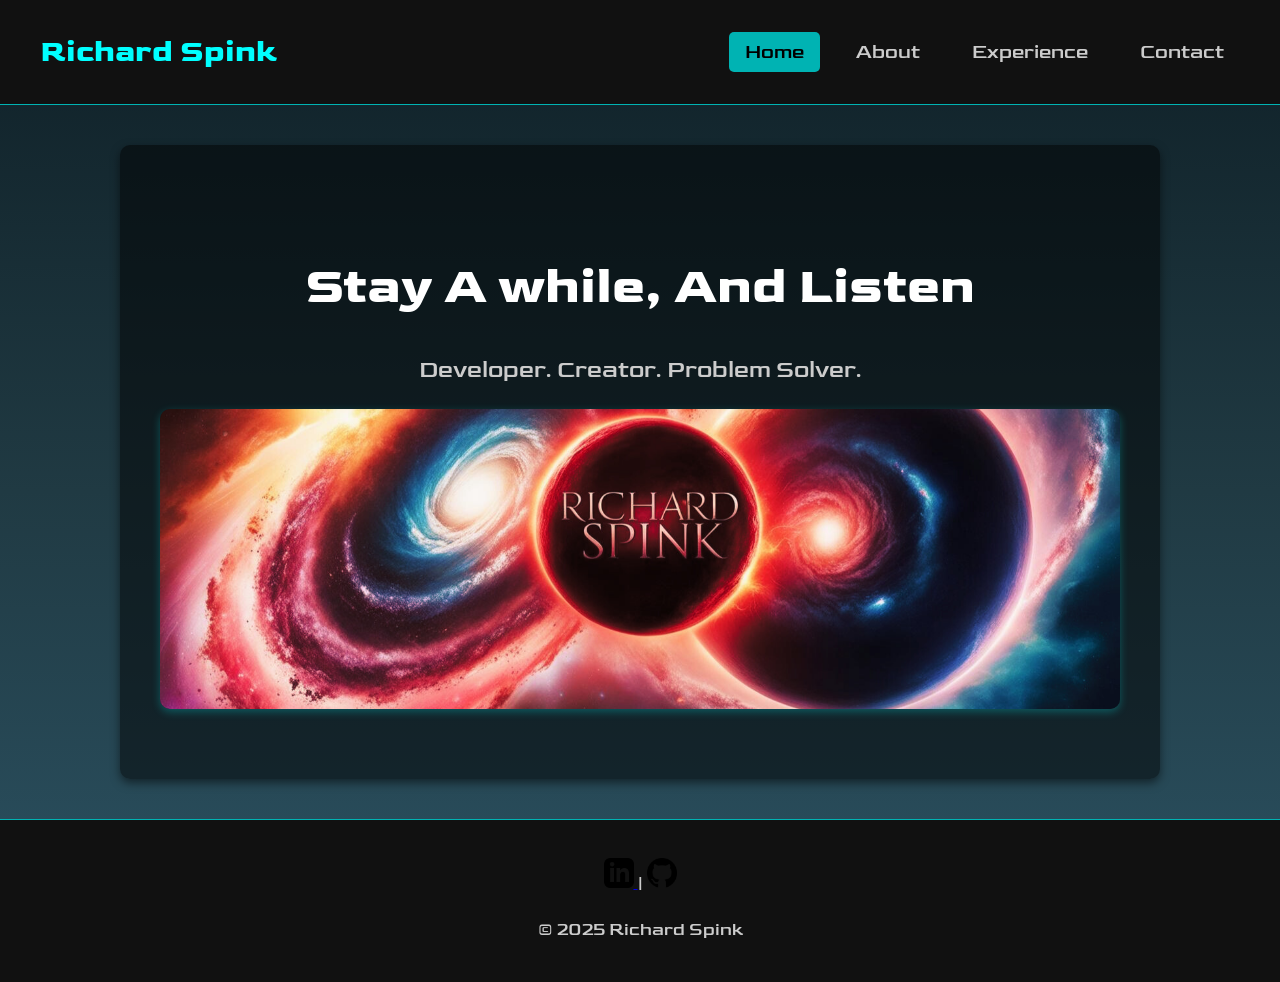
==== index.html @ c96e3ab8 "Add files via upload" ====
<!DOCTYPE html>
<html lang="en">
<head>
  <!-- Load Goldman font -->
  <link rel="preconnect" href="https://fonts.googleapis.com">
  <link rel="preconnect" href="https://fonts.gstatic.com" crossorigin>
  <link href="https://fonts.googleapis.com/css2?family=Goldman&display=swap" rel="stylesheet">




  <meta charset="UTF-8" />
  <meta name="viewport" content="width=device-width, initial-scale=1.0" />
  <title>Richards Portfolio</title>
  <link rel="stylesheet" href="css/styles.css" />

  <style>
    body {
      font-family: 'Goldman', 'Segoe UI', Tahoma, Geneva, Verdana, sans-serif !important;
    }
  </style>

</head>
<body>
  <header>
    
    <nav class="navbar">
  <div class="container">
    <div class="logo">Richard Spink</div>
    <ul class="nav-links">
      <li><a class="active" href="index.html">Home</a></li>
      <li><a href="about.html">About</a></li>
      
      <li><a href="experience.html">Experience</a></li>
      <li><a href="contact.html">Contact</a></li>
    </ul>
  </div>
</nav>

  </header>
  <main class="main-container">
    <section class="hero">
      <h1>Stay A while, And Listen</h1>
      <p class="tagline">Developer. Creator. Problem Solver.</p>
      <img src="Image/banner.png" alt="Banner" class="hero-image" />
    </section>
  </main>
  

  <footer>
    <p>
      <a href="https://www.linkedin.com/in/richardspink" target="_blank">
        <img src="Image/LinkedIn.png" alt="LinkedIn" width="30" />
      </a> |
      <a href="https://www.github.com/richardspink" target="_blank">
        <img src="Image/GitHub.png" alt="GitHub" width="30" />
      </a>
    </p>
    <p>&copy; 2025 Richard Spink</p>
  </footer>

</body>
</html>
---- css/styles.css ----
@import url('https://fonts.googleapis.com/css2?family=Goldman&display=swap');

body {
  font-size: 20px;
  font-family: 'Goldman', 'Segoe UI', Tahoma, Geneva, Verdana, sans-serif;
  background: linear-gradient(to bottom, #0f2027, #203a43, #2c5364);
  color: #fff;
  margin: 0;
  padding: 0;
  line-height: 1.6;
}






.navbar {
  

  background-color: #111;
  padding: 1rem 0;
  border-bottom: 1px solid #00b3b3;
}

.navbar .container {
  max-width: 1200px;
  margin: 0 auto;
  display: flex;
  justify-content: space-between;
  align-items: center;
  padding: 0 20px;
}

.logo {
  font-size: 1.5em;
  font-weight: bold;
  color: #00ffff;
}

.nav-links {
  list-style: none;
  display: flex;
  gap: 20px;
}

.nav-links li a {
  color: #ccc;
  text-decoration: none;
  padding: 8px 16px;
  border-radius: 5px;
  transition: background 0.3s, color 0.3s;
}

.nav-links li a:hover,
.nav-links li a.active {
  background: #00b3b3;
  color: #000;
}

.main-container {
  max-width: 1000px;
  margin: 40px auto;
  padding: 20px;
  background-color: rgba(0, 0, 0, 0.5);
  border-radius: 10px;
  box-shadow: 0 4px 10px rgba(0, 0, 0, 0.5);
}

.hero {
  text-align: center;
  padding: 40px 20px;
}

.hero h1 {
  font-size: 2.5em;
  margin-bottom: 10px;
}

.tagline {
  font-size: 1.2em;
  color: #ccc;
  margin-bottom: 20px;
}

.hero-image {
  width: 100%;
  max-height: 300px;
  object-fit: cover;
  border-radius: 10px;
  box-shadow: 0 3px 8px rgba(0, 255, 255, 0.253);
}

form {
  display: flex;
  flex-direction: column;
  gap: 12px;
}

input, textarea {
  padding: 10px;
  border: none;
  border-radius: 5px;
  background: #1f1f1f;
  color: #fff;
  font-size: 1em;
}

button {
  padding: 12px;
  background-color: #00b3b3;
  border: none;
  color: black;
  font-weight: bold;
  border-radius: 5px;
  cursor: pointer;
  transition: background 0.3s ease;
}

button:hover {
  background-color: #00ffff;
}

footer {
  text-align: center;
  padding: 20px;
  font-size: 0.9em;
  background: #111;
  color: #ccc;
  margin-top: 40px;
  border-top: 1px solid #00b3b3;
}


.vertical-group {
  display: flex;
  flex-direction: column;
  gap: 12px;
}



.vertical-group input {
  padding: 8px;
  font-size: 1rem;
  background: #1f1f1f;
  color: #fff;
  border: 1px solid #444;
  border-radius: 5px;
}

.video-container {
  display: flex;
  justify-content: space-around;
  gap: 20px;
  margin-top: 20px;
}

.video-item {
  display: flex;
  flex-direction: column;
  align-items: center;
}

.video-item iframe {
  width: 320px;
  height: 180px;
}
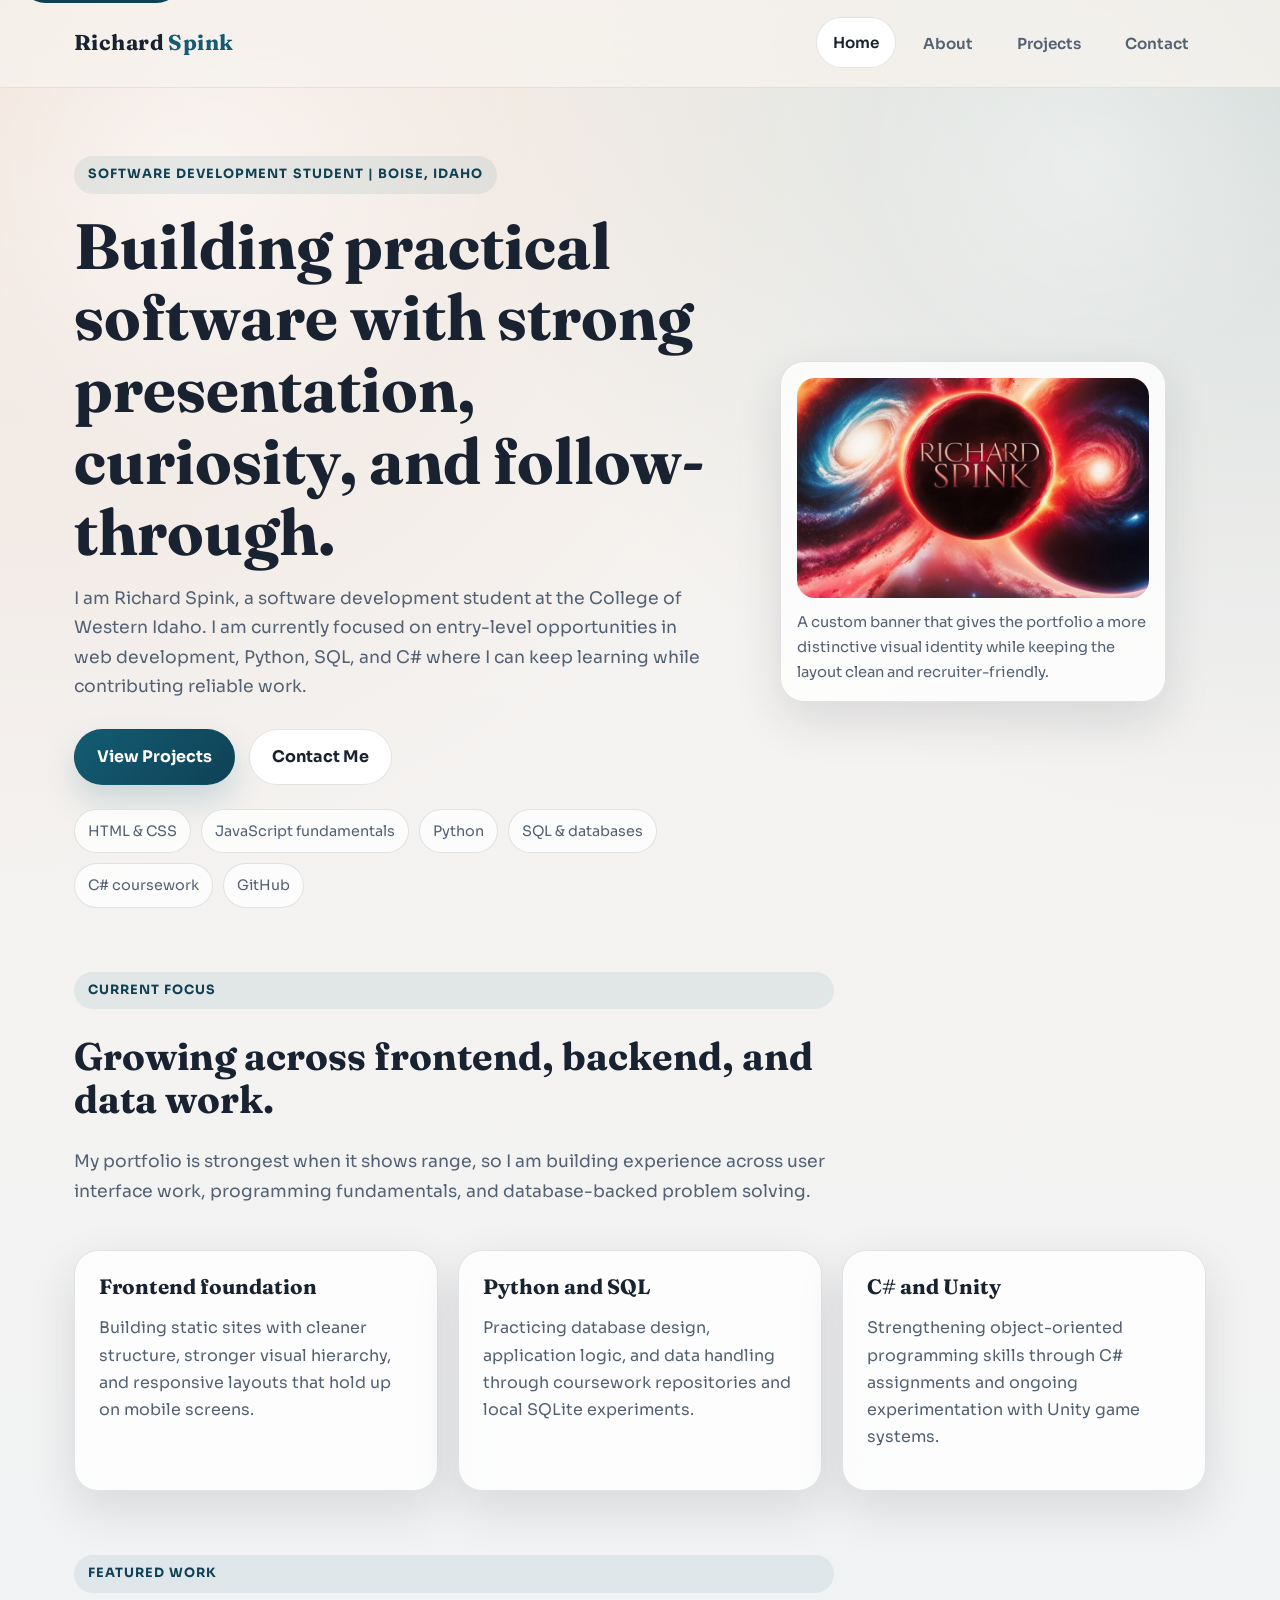
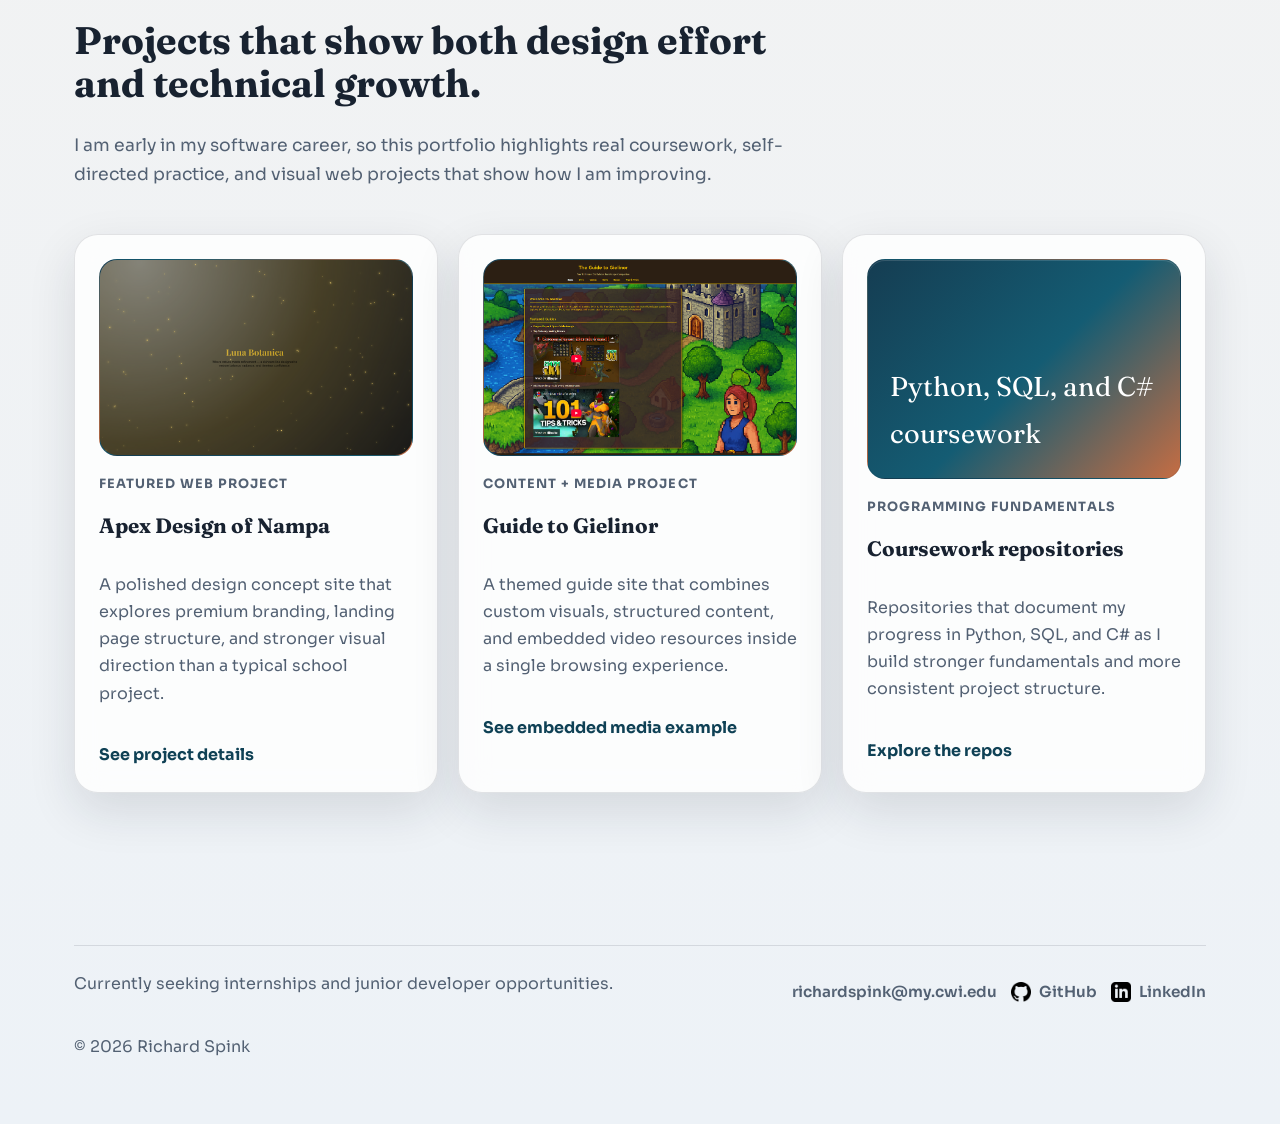
==== commit 079b2da2: "Refresh portfolio pages and assets" ====
--- a/index.html
+++ b/index.html
@@ -1,63 +1,171 @@
 <!DOCTYPE html>
 <html lang="en">
 <head>
-  <!-- Load Goldman font -->
-  <link rel="preconnect" href="https://fonts.googleapis.com">
-  <link rel="preconnect" href="https://fonts.gstatic.com" crossorigin>
-  <link href="https://fonts.googleapis.com/css2?family=Goldman&display=swap" rel="stylesheet">
-
-
-
-
   <meta charset="UTF-8" />
   <meta name="viewport" content="width=device-width, initial-scale=1.0" />
-  <title>Richards Portfolio</title>
+  <meta name="description" content="Richard Spink software development portfolio featuring web, Python, SQL, and C# projects." />
+  <title>Richard Spink | Software Development Portfolio</title>
   <link rel="stylesheet" href="css/styles.css" />
-
-  <style>
-    body {
-      font-family: 'Goldman', 'Segoe UI', Tahoma, Geneva, Verdana, sans-serif !important;
-    }
-  </style>
-
 </head>
 <body>
-  <header>
-    
-    <nav class="navbar">
-  <div class="container">
-    <div class="logo">Richard Spink</div>
-    <ul class="nav-links">
-      <li><a class="active" href="index.html">Home</a></li>
-      <li><a href="about.html">About</a></li>
-      
-      <li><a href="experience.html">Experience</a></li>
-      <li><a href="contact.html">Contact</a></li>
-    </ul>
-  </div>
-</nav>
+  <a class="skip-link" href="#main">Skip to content</a>
+  <header class="site-header">
+    <nav class="site-nav" aria-label="Primary navigation">
+      <a class="brand" href="index.html">Richard <span>Spink</span></a>
+      <ul class="nav-links">
+        <li><a class="active" href="index.html">Home</a></li>
+        <li><a href="about.html">About</a></li>
+        <li><a href="experience.html">Projects</a></li>
+        <li><a href="contact.html">Contact</a></li>
+      </ul>
+    </nav>
+  </header>
 
-  </header>
-  <main class="main-container">
-    <section class="hero">
-      <h1>Stay A while, And Listen</h1>
-      <p class="tagline">Developer. Creator. Problem Solver.</p>
-      <img src="Image/banner.png" alt="Banner" class="hero-image" />
+  <main id="main" class="page-main">
+    <section class="section hero">
+      <div class="hero-layout">
+        <div>
+          <p class="eyebrow">Software Development Student | Boise, Idaho</p>
+          <h1>Building practical software with strong presentation, curiosity, and follow-through.</h1>
+          <p class="lead">
+            I am Richard Spink, a software development student at the College of Western Idaho.
+            I am currently focused on entry-level opportunities in web development, Python,
+            SQL, and C# where I can keep learning while contributing reliable work.
+          </p>
+          <div class="cta-group">
+            <a class="button" href="experience.html">View Projects</a>
+            <a class="button button-secondary" href="contact.html">Contact Me</a>
+          </div>
+          <ul class="chip-list" aria-label="Core skills">
+            <li>HTML &amp; CSS</li>
+            <li>JavaScript fundamentals</li>
+            <li>Python</li>
+            <li>SQL &amp; databases</li>
+            <li>C# coursework</li>
+            <li>GitHub</li>
+          </ul>
+        </div>
+
+        <figure class="visual-card">
+          <img src="images/banner.png" alt="Personal banner artwork for Richard Spink" />
+          <figcaption>
+            A custom banner that gives the portfolio a more distinctive visual identity while
+            keeping the layout clean and recruiter-friendly.
+          </figcaption>
+        </figure>
+      </div>
+    </section>
+
+    <section class="section">
+      <div class="section-heading">
+        <p class="eyebrow">Current focus</p>
+        <h2>Growing across frontend, backend, and data work.</h2>
+        <p class="lead">
+          My portfolio is strongest when it shows range, so I am building experience across
+          user interface work, programming fundamentals, and database-backed problem solving.
+        </p>
+      </div>
+
+      <div class="stat-grid">
+        <article class="info-card">
+          <h3>Frontend foundation</h3>
+          <p>
+            Building static sites with cleaner structure, stronger visual hierarchy,
+            and responsive layouts that hold up on mobile screens.
+          </p>
+        </article>
+        <article class="info-card">
+          <h3>Python and SQL</h3>
+          <p>
+            Practicing database design, application logic, and data handling through
+            coursework repositories and local SQLite experiments.
+          </p>
+        </article>
+        <article class="info-card">
+          <h3>C# and Unity</h3>
+          <p>
+            Strengthening object-oriented programming skills through C# assignments
+            and ongoing experimentation with Unity game systems.
+          </p>
+        </article>
+      </div>
+    </section>
+
+    <section class="section">
+      <div class="section-heading">
+        <p class="eyebrow">Featured work</p>
+        <h2>Projects that show both design effort and technical growth.</h2>
+        <p class="lead">
+          I am early in my software career, so this portfolio highlights real coursework,
+          self-directed practice, and visual web projects that show how I am improving.
+        </p>
+      </div>
+
+      <div class="card-grid">
+        <article class="project-card">
+          <div class="project-media">
+            <img src="images/apex-design-preview.png" alt="Preview from the Apex Design of Nampa project" />
+          </div>
+          <p class="project-kicker">Featured web project</p>
+          <h3>Apex Design of Nampa</h3>
+          <p>
+            A polished design concept site that explores premium branding, landing page structure,
+            and stronger visual direction than a typical school project.
+          </p>
+          <div class="project-links">
+            <a class="text-link" href="experience.html#featured-projects">See project details</a>
+          </div>
+        </article>
+
+        <article class="project-card">
+          <div class="project-media">
+            <img src="images/guide.png" alt="Guide to Gielinor project screenshot" />
+          </div>
+          <p class="project-kicker">Content + media project</p>
+          <h3>Guide to Gielinor</h3>
+          <p>
+            A themed guide site that combines custom visuals, structured content, and embedded
+            video resources inside a single browsing experience.
+          </p>
+          <div class="project-links">
+            <a class="text-link" href="experience.html#video-demos">See embedded media example</a>
+          </div>
+        </article>
+
+        <article class="project-card">
+          <div class="project-media project-media--gradient">
+            <span>Python, SQL, and C# coursework</span>
+          </div>
+          <p class="project-kicker">Programming fundamentals</p>
+          <h3>Coursework repositories</h3>
+          <p>
+            Repositories that document my progress in Python, SQL, and C# as I build
+            stronger fundamentals and more consistent project structure.
+          </p>
+          <div class="project-links">
+            <a class="text-link" href="experience.html#featured-projects">Explore the repos</a>
+          </div>
+        </article>
+      </div>
     </section>
   </main>
-  
 
-  <footer>
-    <p>
-      <a href="https://www.linkedin.com/in/richardspink" target="_blank">
-        <img src="Image/LinkedIn.png" alt="LinkedIn" width="30" />
-      </a> |
-      <a href="https://www.github.com/richardspink" target="_blank">
-        <img src="Image/GitHub.png" alt="GitHub" width="30" />
-      </a>
-    </p>
-    <p>&copy; 2025 Richard Spink</p>
+  <footer class="site-footer">
+    <div class="footer-inner">
+      <p class="muted">Currently seeking internships and junior developer opportunities.</p>
+      <div class="social-row">
+        <a href="mailto:richardspink@my.cwi.edu">richardspink@my.cwi.edu</a>
+        <a href="https://github.com/richardspink2" target="_blank" rel="noopener noreferrer">
+          <img src="images/github.png" alt="" />
+          GitHub
+        </a>
+        <a href="https://www.linkedin.com/in/richard-spink-254847308/" target="_blank" rel="noopener noreferrer">
+          <img src="images/linkedin.png" alt="" />
+          LinkedIn
+        </a>
+      </div>
+      <p class="muted">&copy; 2026 Richard Spink</p>
+    </div>
   </footer>
-
 </body>
-</html>+</html>
--- a/css/styles.css
+++ b/css/styles.css
@@ -1,168 +1,545 @@
-@import url('https://fonts.googleapis.com/css2?family=Goldman&display=swap');
+@import url("https://fonts.googleapis.com/css2?family=Fraunces:opsz,wght@9..144,600;9..144,700&family=Sora:wght@400;500;600;700&display=swap");
+
+:root {
+  --bg: #f7f3ee;
+  --bg-alt: #edf2f7;
+  --surface: rgba(255, 255, 255, 0.8);
+  --surface-solid: #ffffff;
+  --text: #182230;
+  --muted: #536173;
+  --accent: #135c73;
+  --accent-strong: #0f4155;
+  --warm: #c56d43;
+  --border: rgba(24, 34, 48, 0.12);
+  --shadow: 0 18px 48px rgba(24, 34, 48, 0.12);
+}
+
+* {
+  box-sizing: border-box;
+}
+
+html {
+  scroll-behavior: smooth;
+}
 
 body {
-  font-size: 20px;
-  font-family: 'Goldman', 'Segoe UI', Tahoma, Geneva, Verdana, sans-serif;
-  background: linear-gradient(to bottom, #0f2027, #203a43, #2c5364);
-  color: #fff;
+  margin: 0;
+  min-height: 100vh;
+  font-family: "Sora", "Segoe UI", Tahoma, Geneva, Verdana, sans-serif;
+  color: var(--text);
+  background:
+    radial-gradient(circle at top left, rgba(197, 109, 67, 0.12), transparent 30%),
+    radial-gradient(circle at top right, rgba(19, 92, 115, 0.14), transparent 28%),
+    linear-gradient(180deg, var(--bg) 0%, var(--bg-alt) 100%);
+  line-height: 1.7;
+}
+
+body::before {
+  content: "";
+  position: fixed;
+  inset: 0;
+  pointer-events: none;
+  background:
+    radial-gradient(circle at 15% 20%, rgba(255, 255, 255, 0.55), transparent 24%),
+    radial-gradient(circle at 85% 18%, rgba(255, 255, 255, 0.35), transparent 18%);
+  z-index: -1;
+}
+
+img {
+  display: block;
+  max-width: 100%;
+}
+
+a {
+  color: inherit;
+}
+
+.skip-link {
+  position: absolute;
+  left: 20px;
+  top: -48px;
+  z-index: 30;
+  padding: 12px 18px;
+  border-radius: 999px;
+  background: var(--accent-strong);
+  color: #ffffff;
+  font-weight: 700;
+  text-decoration: none;
+}
+
+.skip-link:focus {
+  top: 20px;
+}
+
+.site-header {
+  position: sticky;
+  top: 0;
+  z-index: 20;
+  backdrop-filter: blur(16px);
+  background: rgba(247, 243, 238, 0.78);
+  border-bottom: 1px solid rgba(24, 34, 48, 0.08);
+}
+
+.site-nav {
+  max-width: 1180px;
+  margin: 0 auto;
+  padding: 18px 24px;
+  display: flex;
+  align-items: center;
+  justify-content: space-between;
+  gap: 20px;
+  flex-wrap: wrap;
+}
+
+.brand {
+  font-family: "Fraunces", Georgia, serif;
+  font-size: 1.35rem;
+  font-weight: 700;
+  color: var(--text);
+  text-decoration: none;
+  letter-spacing: 0.02em;
+}
+
+.brand span {
+  color: var(--accent);
+}
+
+.nav-links {
+  display: flex;
+  align-items: center;
+  gap: 10px;
+  flex-wrap: wrap;
+  list-style: none;
   margin: 0;
   padding: 0;
-  line-height: 1.6;
-}
-
-
-
-
-
-
-.navbar {
-  
-
-  background-color: #111;
-  padding: 1rem 0;
-  border-bottom: 1px solid #00b3b3;
-}
-
-.navbar .container {
-  max-width: 1200px;
+}
+
+.nav-links a {
+  display: inline-flex;
+  align-items: center;
+  justify-content: center;
+  padding: 0.72rem 1rem;
+  border: 1px solid transparent;
+  border-radius: 999px;
+  color: var(--muted);
+  font-size: 0.95rem;
+  font-weight: 600;
+  text-decoration: none;
+  transition: background-color 0.25s ease, border-color 0.25s ease, color 0.25s ease, transform 0.25s ease;
+}
+
+.nav-links a:hover,
+.nav-links a:focus-visible,
+.nav-links a.active {
+  border-color: var(--border);
+  background: var(--surface-solid);
+  color: var(--text);
+  transform: translateY(-1px);
+}
+
+.page-main {
+  max-width: 1180px;
   margin: 0 auto;
-  display: flex;
+  padding: 48px 24px 88px;
+}
+
+.section {
+  margin-bottom: 64px;
+}
+
+.hero {
+  padding-top: 20px;
+}
+
+.hero-layout {
+  display: grid;
+  grid-template-columns: minmax(0, 1.15fr) minmax(300px, 0.85fr);
+  gap: 36px;
+  align-items: center;
+}
+
+.page-hero {
+  max-width: 760px;
+  padding-top: 24px;
+}
+
+.eyebrow {
+  display: inline-flex;
+  align-items: center;
+  padding: 8px 14px;
+  border-radius: 999px;
+  background: rgba(19, 92, 115, 0.08);
+  color: var(--accent-strong);
+  font-size: 0.8rem;
+  font-weight: 700;
+  letter-spacing: 0.08em;
+  text-transform: uppercase;
+}
+
+h1,
+h2,
+h3 {
+  margin: 0 0 16px;
+  font-family: "Fraunces", Georgia, serif;
+  line-height: 1.12;
+}
+
+h1 {
+  font-size: clamp(2.8rem, 5vw, 4.8rem);
+}
+
+h2 {
+  font-size: clamp(1.9rem, 3vw, 2.8rem);
+}
+
+h3 {
+  font-size: 1.3rem;
+}
+
+p {
+  margin: 0 0 16px;
+}
+
+.lead {
+  max-width: 64ch;
+  color: var(--muted);
+  font-size: 1.08rem;
+}
+
+.section-heading {
+  display: grid;
+  gap: 10px;
+  max-width: 760px;
+  margin-bottom: 28px;
+}
+
+.cta-group,
+.project-links,
+.social-row {
+  display: flex;
+  align-items: center;
+  gap: 14px;
+  flex-wrap: wrap;
+}
+
+.cta-group {
+  margin: 28px 0 24px;
+}
+
+.button {
+  display: inline-flex;
+  align-items: center;
+  justify-content: center;
+  min-height: 48px;
+  padding: 13px 22px;
+  border: 1px solid transparent;
+  border-radius: 999px;
+  background: linear-gradient(135deg, var(--accent), var(--accent-strong));
+  box-shadow: 0 16px 32px rgba(19, 92, 115, 0.18);
+  color: #ffffff;
+  font-weight: 700;
+  text-decoration: none;
+  transition: transform 0.25s ease, box-shadow 0.25s ease, border-color 0.25s ease;
+}
+
+.button:hover,
+.button:focus-visible {
+  transform: translateY(-2px);
+  box-shadow: 0 20px 40px rgba(19, 92, 115, 0.22);
+}
+
+.button-secondary {
+  border-color: var(--border);
+  background: var(--surface-solid);
+  box-shadow: none;
+  color: var(--text);
+}
+
+.button-secondary:hover,
+.button-secondary:focus-visible {
+  box-shadow: var(--shadow);
+}
+
+.chip-list,
+.meta-list {
+  display: flex;
+  flex-wrap: wrap;
+  gap: 10px;
+  list-style: none;
+  margin: 0;
+  padding: 0;
+}
+
+.chip-list li,
+.meta-list li {
+  padding: 9px 13px;
+  border: 1px solid var(--border);
+  border-radius: 999px;
+  background: rgba(255, 255, 255, 0.76);
+  color: var(--muted);
+  font-size: 0.9rem;
+}
+
+.visual-card,
+.info-card,
+.project-card,
+.video-card,
+.course-card,
+.contact-card {
+  background: var(--surface);
+  border: 1px solid var(--border);
+  border-radius: 24px;
+  box-shadow: var(--shadow);
+  backdrop-filter: blur(14px);
+}
+
+.visual-card {
+  padding: 16px;
+}
+
+.visual-card img {
+  width: 100%;
+  aspect-ratio: 16 / 10;
+  object-fit: cover;
+  border-radius: 18px;
+}
+
+.visual-card figcaption {
+  margin-top: 12px;
+  color: var(--muted);
+  font-size: 0.92rem;
+}
+
+.stat-grid,
+.card-grid,
+.course-grid,
+.contact-grid,
+.video-grid {
+  display: grid;
+  gap: 20px;
+}
+
+.stat-grid,
+.card-grid,
+.course-grid {
+  grid-template-columns: repeat(3, minmax(0, 1fr));
+}
+
+.contact-grid {
+  grid-template-columns: repeat(2, minmax(0, 1fr));
+}
+
+.video-grid {
+  grid-template-columns: repeat(2, minmax(0, 1fr));
+}
+
+.info-card,
+.project-card,
+.course-card,
+.contact-card {
+  padding: 24px;
+}
+
+.info-card p,
+.project-card p,
+.course-card p,
+.contact-card p,
+.video-card p {
+  color: var(--muted);
+}
+
+.project-card {
+  display: flex;
+  flex-direction: column;
+  gap: 18px;
+}
+
+.project-media {
+  border: 1px solid rgba(24, 34, 48, 0.08);
+  border-radius: 18px;
+  overflow: hidden;
+  background: linear-gradient(135deg, #153d52, #145c73 52%, #c56d43);
+  box-shadow: inset 0 1px 0 rgba(255, 255, 255, 0.14);
+}
+
+.project-media img {
+  width: 100%;
+  aspect-ratio: 16 / 10;
+  object-fit: cover;
+}
+
+.project-media--gradient {
+  min-height: 220px;
+  display: flex;
+  align-items: flex-end;
+  padding: 22px;
+  color: #ffffff;
+}
+
+.project-media--gradient span {
+  font-family: "Fraunces", Georgia, serif;
+  font-size: 1.7rem;
+}
+
+.project-kicker {
+  margin: 0;
+  color: var(--accent-strong);
+  font-size: 0.8rem;
+  font-weight: 700;
+  letter-spacing: 0.08em;
+  text-transform: uppercase;
+}
+
+.text-link {
+  color: var(--accent-strong);
+  font-weight: 700;
+  text-decoration: none;
+}
+
+.text-link:hover,
+.text-link:focus-visible {
+  text-decoration: underline;
+}
+
+.inline-note {
+  color: var(--muted);
+  font-size: 0.92rem;
+}
+
+.split-layout {
+  display: grid;
+  grid-template-columns: minmax(0, 1.15fr) minmax(280px, 0.85fr);
+  gap: 20px;
+  align-items: start;
+}
+
+.stack {
+  display: grid;
+  gap: 20px;
+}
+
+.course-list {
+  margin: 0;
+  padding-left: 18px;
+  color: var(--muted);
+}
+
+.course-list li {
+  margin-bottom: 10px;
+}
+
+.video-card {
+  padding: 20px;
+}
+
+.embed-shell {
+  position: relative;
+  width: 100%;
+  padding-top: 56.25%;
+  border: 1px solid rgba(24, 34, 48, 0.08);
+  border-radius: 18px;
+  overflow: hidden;
+  background: #0f172a;
+  box-shadow: 0 12px 28px rgba(15, 23, 42, 0.16);
+}
+
+.embed-shell iframe {
+  position: absolute;
+  inset: 0;
+  width: 100%;
+  height: 100%;
+  border: 0;
+}
+
+.contact-card strong {
+  display: block;
+  margin-bottom: 10px;
+  font-size: 1.05rem;
+  color: var(--text);
+}
+
+.site-footer {
+  max-width: 1180px;
+  margin: 0 auto;
+  padding: 0 24px 48px;
+}
+
+.footer-inner {
+  display: flex;
+  align-items: center;
   justify-content: space-between;
-  align-items: center;
-  padding: 0 20px;
-}
-
-.logo {
-  font-size: 1.5em;
-  font-weight: bold;
-  color: #00ffff;
-}
-
-.nav-links {
-  list-style: none;
-  display: flex;
   gap: 20px;
-}
-
-.nav-links li a {
-  color: #ccc;
+  flex-wrap: wrap;
+  padding-top: 24px;
+  border-top: 1px solid rgba(24, 34, 48, 0.12);
+  color: var(--muted);
+}
+
+.social-row a {
+  display: inline-flex;
+  align-items: center;
+  gap: 8px;
+  color: var(--muted);
+  font-size: 0.95rem;
+  font-weight: 600;
   text-decoration: none;
-  padding: 8px 16px;
-  border-radius: 5px;
-  transition: background 0.3s, color 0.3s;
-}
-
-.nav-links li a:hover,
-.nav-links li a.active {
-  background: #00b3b3;
-  color: #000;
-}
-
-.main-container {
-  max-width: 1000px;
-  margin: 40px auto;
-  padding: 20px;
-  background-color: rgba(0, 0, 0, 0.5);
-  border-radius: 10px;
-  box-shadow: 0 4px 10px rgba(0, 0, 0, 0.5);
-}
-
-.hero {
-  text-align: center;
-  padding: 40px 20px;
-}
-
-.hero h1 {
-  font-size: 2.5em;
-  margin-bottom: 10px;
-}
-
-.tagline {
-  font-size: 1.2em;
-  color: #ccc;
-  margin-bottom: 20px;
-}
-
-.hero-image {
-  width: 100%;
-  max-height: 300px;
-  object-fit: cover;
-  border-radius: 10px;
-  box-shadow: 0 3px 8px rgba(0, 255, 255, 0.253);
-}
-
-form {
-  display: flex;
-  flex-direction: column;
-  gap: 12px;
-}
-
-input, textarea {
-  padding: 10px;
-  border: none;
-  border-radius: 5px;
-  background: #1f1f1f;
-  color: #fff;
-  font-size: 1em;
-}
-
-button {
-  padding: 12px;
-  background-color: #00b3b3;
-  border: none;
-  color: black;
-  font-weight: bold;
-  border-radius: 5px;
-  cursor: pointer;
-  transition: background 0.3s ease;
-}
-
-button:hover {
-  background-color: #00ffff;
-}
-
-footer {
-  text-align: center;
-  padding: 20px;
-  font-size: 0.9em;
-  background: #111;
-  color: #ccc;
-  margin-top: 40px;
-  border-top: 1px solid #00b3b3;
-}
-
-
-.vertical-group {
-  display: flex;
-  flex-direction: column;
-  gap: 12px;
-}
-
-
-
-.vertical-group input {
-  padding: 8px;
-  font-size: 1rem;
-  background: #1f1f1f;
-  color: #fff;
-  border: 1px solid #444;
-  border-radius: 5px;
-}
-
-.video-container {
-  display: flex;
-  justify-content: space-around;
-  gap: 20px;
-  margin-top: 20px;
-}
-
-.video-item {
-  display: flex;
-  flex-direction: column;
-  align-items: center;
-}
-
-.video-item iframe {
-  width: 320px;
-  height: 180px;
-}
+}
+
+.social-row a:hover,
+.social-row a:focus-visible {
+  color: var(--accent-strong);
+}
+
+.social-row img {
+  width: 20px;
+  height: 20px;
+}
+
+.muted {
+  color: var(--muted);
+}
+
+@media (max-width: 980px) {
+  .hero-layout,
+  .split-layout,
+  .stat-grid,
+  .card-grid,
+  .course-grid,
+  .contact-grid,
+  .video-grid {
+    grid-template-columns: 1fr;
+  }
+
+  .page-main {
+    padding-top: 36px;
+  }
+}
+
+@media (max-width: 760px) {
+  .site-nav {
+    justify-content: center;
+    text-align: center;
+  }
+
+  .brand {
+    width: 100%;
+  }
+
+  .nav-links {
+    justify-content: center;
+  }
+
+  .page-main,
+  .site-footer {
+    padding-left: 18px;
+    padding-right: 18px;
+  }
+
+  .button {
+    width: 100%;
+  }
+
+  .footer-inner {
+    align-items: flex-start;
+  }
+}
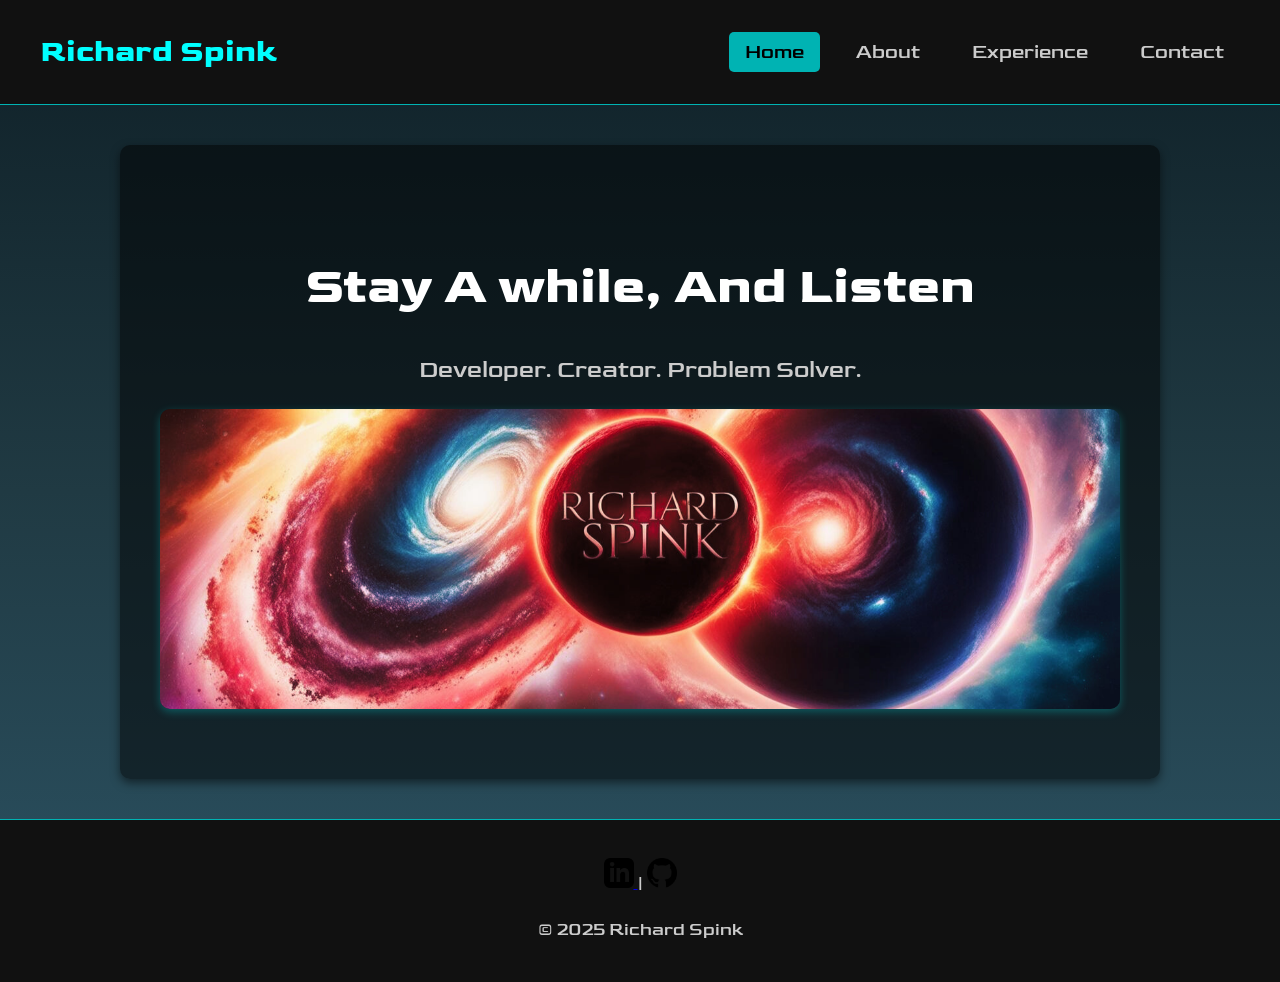
==== commit cb507f59: "Revert portfolio refresh and fix footer links" ====
--- a/index.html
+++ b/index.html
@@ -1,171 +1,63 @@
 <!DOCTYPE html>
 <html lang="en">
 <head>
+  <!-- Load Goldman font -->
+  <link rel="preconnect" href="https://fonts.googleapis.com">
+  <link rel="preconnect" href="https://fonts.gstatic.com" crossorigin>
+  <link href="https://fonts.googleapis.com/css2?family=Goldman&display=swap" rel="stylesheet">
+
+
+
+
   <meta charset="UTF-8" />
   <meta name="viewport" content="width=device-width, initial-scale=1.0" />
-  <meta name="description" content="Richard Spink software development portfolio featuring web, Python, SQL, and C# projects." />
-  <title>Richard Spink | Software Development Portfolio</title>
+  <title>Richards Portfolio</title>
   <link rel="stylesheet" href="css/styles.css" />
+
+  <style>
+    body {
+      font-family: 'Goldman', 'Segoe UI', Tahoma, Geneva, Verdana, sans-serif !important;
+    }
+  </style>
+
 </head>
 <body>
-  <a class="skip-link" href="#main">Skip to content</a>
-  <header class="site-header">
-    <nav class="site-nav" aria-label="Primary navigation">
-      <a class="brand" href="index.html">Richard <span>Spink</span></a>
-      <ul class="nav-links">
-        <li><a class="active" href="index.html">Home</a></li>
-        <li><a href="about.html">About</a></li>
-        <li><a href="experience.html">Projects</a></li>
-        <li><a href="contact.html">Contact</a></li>
-      </ul>
-    </nav>
+  <header>
+    
+    <nav class="navbar">
+  <div class="container">
+    <div class="logo">Richard Spink</div>
+    <ul class="nav-links">
+      <li><a class="active" href="index.html">Home</a></li>
+      <li><a href="about.html">About</a></li>
+      
+      <li><a href="experience.html">Experience</a></li>
+      <li><a href="contact.html">Contact</a></li>
+    </ul>
+  </div>
+</nav>
+
   </header>
-
-  <main id="main" class="page-main">
-    <section class="section hero">
-      <div class="hero-layout">
-        <div>
-          <p class="eyebrow">Software Development Student | Boise, Idaho</p>
-          <h1>Building practical software with strong presentation, curiosity, and follow-through.</h1>
-          <p class="lead">
-            I am Richard Spink, a software development student at the College of Western Idaho.
-            I am currently focused on entry-level opportunities in web development, Python,
-            SQL, and C# where I can keep learning while contributing reliable work.
-          </p>
-          <div class="cta-group">
-            <a class="button" href="experience.html">View Projects</a>
-            <a class="button button-secondary" href="contact.html">Contact Me</a>
-          </div>
-          <ul class="chip-list" aria-label="Core skills">
-            <li>HTML &amp; CSS</li>
-            <li>JavaScript fundamentals</li>
-            <li>Python</li>
-            <li>SQL &amp; databases</li>
-            <li>C# coursework</li>
-            <li>GitHub</li>
-          </ul>
-        </div>
-
-        <figure class="visual-card">
-          <img src="images/banner.png" alt="Personal banner artwork for Richard Spink" />
-          <figcaption>
-            A custom banner that gives the portfolio a more distinctive visual identity while
-            keeping the layout clean and recruiter-friendly.
-          </figcaption>
-        </figure>
-      </div>
-    </section>
-
-    <section class="section">
-      <div class="section-heading">
-        <p class="eyebrow">Current focus</p>
-        <h2>Growing across frontend, backend, and data work.</h2>
-        <p class="lead">
-          My portfolio is strongest when it shows range, so I am building experience across
-          user interface work, programming fundamentals, and database-backed problem solving.
-        </p>
-      </div>
-
-      <div class="stat-grid">
-        <article class="info-card">
-          <h3>Frontend foundation</h3>
-          <p>
-            Building static sites with cleaner structure, stronger visual hierarchy,
-            and responsive layouts that hold up on mobile screens.
-          </p>
-        </article>
-        <article class="info-card">
-          <h3>Python and SQL</h3>
-          <p>
-            Practicing database design, application logic, and data handling through
-            coursework repositories and local SQLite experiments.
-          </p>
-        </article>
-        <article class="info-card">
-          <h3>C# and Unity</h3>
-          <p>
-            Strengthening object-oriented programming skills through C# assignments
-            and ongoing experimentation with Unity game systems.
-          </p>
-        </article>
-      </div>
-    </section>
-
-    <section class="section">
-      <div class="section-heading">
-        <p class="eyebrow">Featured work</p>
-        <h2>Projects that show both design effort and technical growth.</h2>
-        <p class="lead">
-          I am early in my software career, so this portfolio highlights real coursework,
-          self-directed practice, and visual web projects that show how I am improving.
-        </p>
-      </div>
-
-      <div class="card-grid">
-        <article class="project-card">
-          <div class="project-media">
-            <img src="images/apex-design-preview.png" alt="Preview from the Apex Design of Nampa project" />
-          </div>
-          <p class="project-kicker">Featured web project</p>
-          <h3>Apex Design of Nampa</h3>
-          <p>
-            A polished design concept site that explores premium branding, landing page structure,
-            and stronger visual direction than a typical school project.
-          </p>
-          <div class="project-links">
-            <a class="text-link" href="experience.html#featured-projects">See project details</a>
-          </div>
-        </article>
-
-        <article class="project-card">
-          <div class="project-media">
-            <img src="images/guide.png" alt="Guide to Gielinor project screenshot" />
-          </div>
-          <p class="project-kicker">Content + media project</p>
-          <h3>Guide to Gielinor</h3>
-          <p>
-            A themed guide site that combines custom visuals, structured content, and embedded
-            video resources inside a single browsing experience.
-          </p>
-          <div class="project-links">
-            <a class="text-link" href="experience.html#video-demos">See embedded media example</a>
-          </div>
-        </article>
-
-        <article class="project-card">
-          <div class="project-media project-media--gradient">
-            <span>Python, SQL, and C# coursework</span>
-          </div>
-          <p class="project-kicker">Programming fundamentals</p>
-          <h3>Coursework repositories</h3>
-          <p>
-            Repositories that document my progress in Python, SQL, and C# as I build
-            stronger fundamentals and more consistent project structure.
-          </p>
-          <div class="project-links">
-            <a class="text-link" href="experience.html#featured-projects">Explore the repos</a>
-          </div>
-        </article>
-      </div>
+  <main class="main-container">
+    <section class="hero">
+      <h1>Stay A while, And Listen</h1>
+      <p class="tagline">Developer. Creator. Problem Solver.</p>
+      <img src="Image/banner.png" alt="Banner" class="hero-image" />
     </section>
   </main>
+  
 
-  <footer class="site-footer">
-    <div class="footer-inner">
-      <p class="muted">Currently seeking internships and junior developer opportunities.</p>
-      <div class="social-row">
-        <a href="mailto:richardspink@my.cwi.edu">richardspink@my.cwi.edu</a>
-        <a href="https://github.com/richardspink2" target="_blank" rel="noopener noreferrer">
-          <img src="images/github.png" alt="" />
-          GitHub
-        </a>
-        <a href="https://www.linkedin.com/in/richard-spink-254847308/" target="_blank" rel="noopener noreferrer">
-          <img src="images/linkedin.png" alt="" />
-          LinkedIn
-        </a>
-      </div>
-      <p class="muted">&copy; 2026 Richard Spink</p>
-    </div>
+  <footer>
+    <p>
+      <a href="https://www.linkedin.com/in/richard-spink-254847308/" target="_blank">
+        <img src="Image/LinkedIn.png" alt="LinkedIn" width="30" />
+      </a> |
+      <a href="https://www.github.com/richardspink" target="_blank">
+        <img src="Image/GitHub.png" alt="GitHub" width="30" />
+      </a>
+    </p>
+    <p>&copy; 2025 Richard Spink</p>
   </footer>
+
 </body>
 </html>
--- a/css/styles.css
+++ b/css/styles.css
@@ -1,545 +1,168 @@
-@import url("https://fonts.googleapis.com/css2?family=Fraunces:opsz,wght@9..144,600;9..144,700&family=Sora:wght@400;500;600;700&display=swap");
+@import url('https://fonts.googleapis.com/css2?family=Goldman&display=swap');
 
-:root {
-  --bg: #f7f3ee;
-  --bg-alt: #edf2f7;
-  --surface: rgba(255, 255, 255, 0.8);
-  --surface-solid: #ffffff;
-  --text: #182230;
-  --muted: #536173;
-  --accent: #135c73;
-  --accent-strong: #0f4155;
-  --warm: #c56d43;
-  --border: rgba(24, 34, 48, 0.12);
-  --shadow: 0 18px 48px rgba(24, 34, 48, 0.12);
+body {
+  font-size: 20px;
+  font-family: 'Goldman', 'Segoe UI', Tahoma, Geneva, Verdana, sans-serif;
+  background: linear-gradient(to bottom, #0f2027, #203a43, #2c5364);
+  color: #fff;
+  margin: 0;
+  padding: 0;
+  line-height: 1.6;
 }
 
-* {
-  box-sizing: border-box;
+
+
+
+
+
+.navbar {
+  
+
+  background-color: #111;
+  padding: 1rem 0;
+  border-bottom: 1px solid #00b3b3;
 }
 
-html {
-  scroll-behavior: smooth;
+.navbar .container {
+  max-width: 1200px;
+  margin: 0 auto;
+  display: flex;
+  justify-content: space-between;
+  align-items: center;
+  padding: 0 20px;
 }
 
-body {
-  margin: 0;
-  min-height: 100vh;
-  font-family: "Sora", "Segoe UI", Tahoma, Geneva, Verdana, sans-serif;
-  color: var(--text);
-  background:
-    radial-gradient(circle at top left, rgba(197, 109, 67, 0.12), transparent 30%),
-    radial-gradient(circle at top right, rgba(19, 92, 115, 0.14), transparent 28%),
-    linear-gradient(180deg, var(--bg) 0%, var(--bg-alt) 100%);
-  line-height: 1.7;
-}
-
-body::before {
-  content: "";
-  position: fixed;
-  inset: 0;
-  pointer-events: none;
-  background:
-    radial-gradient(circle at 15% 20%, rgba(255, 255, 255, 0.55), transparent 24%),
-    radial-gradient(circle at 85% 18%, rgba(255, 255, 255, 0.35), transparent 18%);
-  z-index: -1;
-}
-
-img {
-  display: block;
-  max-width: 100%;
-}
-
-a {
-  color: inherit;
-}
-
-.skip-link {
-  position: absolute;
-  left: 20px;
-  top: -48px;
-  z-index: 30;
-  padding: 12px 18px;
-  border-radius: 999px;
-  background: var(--accent-strong);
-  color: #ffffff;
-  font-weight: 700;
-  text-decoration: none;
-}
-
-.skip-link:focus {
-  top: 20px;
-}
-
-.site-header {
-  position: sticky;
-  top: 0;
-  z-index: 20;
-  backdrop-filter: blur(16px);
-  background: rgba(247, 243, 238, 0.78);
-  border-bottom: 1px solid rgba(24, 34, 48, 0.08);
-}
-
-.site-nav {
-  max-width: 1180px;
-  margin: 0 auto;
-  padding: 18px 24px;
-  display: flex;
-  align-items: center;
-  justify-content: space-between;
-  gap: 20px;
-  flex-wrap: wrap;
-}
-
-.brand {
-  font-family: "Fraunces", Georgia, serif;
-  font-size: 1.35rem;
-  font-weight: 700;
-  color: var(--text);
-  text-decoration: none;
-  letter-spacing: 0.02em;
-}
-
-.brand span {
-  color: var(--accent);
+.logo {
+  font-size: 1.5em;
+  font-weight: bold;
+  color: #00ffff;
 }
 
 .nav-links {
+  list-style: none;
   display: flex;
-  align-items: center;
-  gap: 10px;
-  flex-wrap: wrap;
-  list-style: none;
-  margin: 0;
-  padding: 0;
+  gap: 20px;
 }
 
-.nav-links a {
-  display: inline-flex;
-  align-items: center;
-  justify-content: center;
-  padding: 0.72rem 1rem;
-  border: 1px solid transparent;
-  border-radius: 999px;
-  color: var(--muted);
-  font-size: 0.95rem;
-  font-weight: 600;
+.nav-links li a {
+  color: #ccc;
   text-decoration: none;
-  transition: background-color 0.25s ease, border-color 0.25s ease, color 0.25s ease, transform 0.25s ease;
+  padding: 8px 16px;
+  border-radius: 5px;
+  transition: background 0.3s, color 0.3s;
 }
 
-.nav-links a:hover,
-.nav-links a:focus-visible,
-.nav-links a.active {
-  border-color: var(--border);
-  background: var(--surface-solid);
-  color: var(--text);
-  transform: translateY(-1px);
+.nav-links li a:hover,
+.nav-links li a.active {
+  background: #00b3b3;
+  color: #000;
 }
 
-.page-main {
-  max-width: 1180px;
-  margin: 0 auto;
-  padding: 48px 24px 88px;
-}
-
-.section {
-  margin-bottom: 64px;
+.main-container {
+  max-width: 1000px;
+  margin: 40px auto;
+  padding: 20px;
+  background-color: rgba(0, 0, 0, 0.5);
+  border-radius: 10px;
+  box-shadow: 0 4px 10px rgba(0, 0, 0, 0.5);
 }
 
 .hero {
-  padding-top: 20px;
+  text-align: center;
+  padding: 40px 20px;
 }
 
-.hero-layout {
-  display: grid;
-  grid-template-columns: minmax(0, 1.15fr) minmax(300px, 0.85fr);
-  gap: 36px;
+.hero h1 {
+  font-size: 2.5em;
+  margin-bottom: 10px;
+}
+
+.tagline {
+  font-size: 1.2em;
+  color: #ccc;
+  margin-bottom: 20px;
+}
+
+.hero-image {
+  width: 100%;
+  max-height: 300px;
+  object-fit: cover;
+  border-radius: 10px;
+  box-shadow: 0 3px 8px rgba(0, 255, 255, 0.253);
+}
+
+form {
+  display: flex;
+  flex-direction: column;
+  gap: 12px;
+}
+
+input, textarea {
+  padding: 10px;
+  border: none;
+  border-radius: 5px;
+  background: #1f1f1f;
+  color: #fff;
+  font-size: 1em;
+}
+
+button {
+  padding: 12px;
+  background-color: #00b3b3;
+  border: none;
+  color: black;
+  font-weight: bold;
+  border-radius: 5px;
+  cursor: pointer;
+  transition: background 0.3s ease;
+}
+
+button:hover {
+  background-color: #00ffff;
+}
+
+footer {
+  text-align: center;
+  padding: 20px;
+  font-size: 0.9em;
+  background: #111;
+  color: #ccc;
+  margin-top: 40px;
+  border-top: 1px solid #00b3b3;
+}
+
+
+.vertical-group {
+  display: flex;
+  flex-direction: column;
+  gap: 12px;
+}
+
+
+
+.vertical-group input {
+  padding: 8px;
+  font-size: 1rem;
+  background: #1f1f1f;
+  color: #fff;
+  border: 1px solid #444;
+  border-radius: 5px;
+}
+
+.video-container {
+  display: flex;
+  justify-content: space-around;
+  gap: 20px;
+  margin-top: 20px;
+}
+
+.video-item {
+  display: flex;
+  flex-direction: column;
   align-items: center;
 }
 
-.page-hero {
-  max-width: 760px;
-  padding-top: 24px;
+.video-item iframe {
+  width: 320px;
+  height: 180px;
 }
-
-.eyebrow {
-  display: inline-flex;
-  align-items: center;
-  padding: 8px 14px;
-  border-radius: 999px;
-  background: rgba(19, 92, 115, 0.08);
-  color: var(--accent-strong);
-  font-size: 0.8rem;
-  font-weight: 700;
-  letter-spacing: 0.08em;
-  text-transform: uppercase;
-}
-
-h1,
-h2,
-h3 {
-  margin: 0 0 16px;
-  font-family: "Fraunces", Georgia, serif;
-  line-height: 1.12;
-}
-
-h1 {
-  font-size: clamp(2.8rem, 5vw, 4.8rem);
-}
-
-h2 {
-  font-size: clamp(1.9rem, 3vw, 2.8rem);
-}
-
-h3 {
-  font-size: 1.3rem;
-}
-
-p {
-  margin: 0 0 16px;
-}
-
-.lead {
-  max-width: 64ch;
-  color: var(--muted);
-  font-size: 1.08rem;
-}
-
-.section-heading {
-  display: grid;
-  gap: 10px;
-  max-width: 760px;
-  margin-bottom: 28px;
-}
-
-.cta-group,
-.project-links,
-.social-row {
-  display: flex;
-  align-items: center;
-  gap: 14px;
-  flex-wrap: wrap;
-}
-
-.cta-group {
-  margin: 28px 0 24px;
-}
-
-.button {
-  display: inline-flex;
-  align-items: center;
-  justify-content: center;
-  min-height: 48px;
-  padding: 13px 22px;
-  border: 1px solid transparent;
-  border-radius: 999px;
-  background: linear-gradient(135deg, var(--accent), var(--accent-strong));
-  box-shadow: 0 16px 32px rgba(19, 92, 115, 0.18);
-  color: #ffffff;
-  font-weight: 700;
-  text-decoration: none;
-  transition: transform 0.25s ease, box-shadow 0.25s ease, border-color 0.25s ease;
-}
-
-.button:hover,
-.button:focus-visible {
-  transform: translateY(-2px);
-  box-shadow: 0 20px 40px rgba(19, 92, 115, 0.22);
-}
-
-.button-secondary {
-  border-color: var(--border);
-  background: var(--surface-solid);
-  box-shadow: none;
-  color: var(--text);
-}
-
-.button-secondary:hover,
-.button-secondary:focus-visible {
-  box-shadow: var(--shadow);
-}
-
-.chip-list,
-.meta-list {
-  display: flex;
-  flex-wrap: wrap;
-  gap: 10px;
-  list-style: none;
-  margin: 0;
-  padding: 0;
-}
-
-.chip-list li,
-.meta-list li {
-  padding: 9px 13px;
-  border: 1px solid var(--border);
-  border-radius: 999px;
-  background: rgba(255, 255, 255, 0.76);
-  color: var(--muted);
-  font-size: 0.9rem;
-}
-
-.visual-card,
-.info-card,
-.project-card,
-.video-card,
-.course-card,
-.contact-card {
-  background: var(--surface);
-  border: 1px solid var(--border);
-  border-radius: 24px;
-  box-shadow: var(--shadow);
-  backdrop-filter: blur(14px);
-}
-
-.visual-card {
-  padding: 16px;
-}
-
-.visual-card img {
-  width: 100%;
-  aspect-ratio: 16 / 10;
-  object-fit: cover;
-  border-radius: 18px;
-}
-
-.visual-card figcaption {
-  margin-top: 12px;
-  color: var(--muted);
-  font-size: 0.92rem;
-}
-
-.stat-grid,
-.card-grid,
-.course-grid,
-.contact-grid,
-.video-grid {
-  display: grid;
-  gap: 20px;
-}
-
-.stat-grid,
-.card-grid,
-.course-grid {
-  grid-template-columns: repeat(3, minmax(0, 1fr));
-}
-
-.contact-grid {
-  grid-template-columns: repeat(2, minmax(0, 1fr));
-}
-
-.video-grid {
-  grid-template-columns: repeat(2, minmax(0, 1fr));
-}
-
-.info-card,
-.project-card,
-.course-card,
-.contact-card {
-  padding: 24px;
-}
-
-.info-card p,
-.project-card p,
-.course-card p,
-.contact-card p,
-.video-card p {
-  color: var(--muted);
-}
-
-.project-card {
-  display: flex;
-  flex-direction: column;
-  gap: 18px;
-}
-
-.project-media {
-  border: 1px solid rgba(24, 34, 48, 0.08);
-  border-radius: 18px;
-  overflow: hidden;
-  background: linear-gradient(135deg, #153d52, #145c73 52%, #c56d43);
-  box-shadow: inset 0 1px 0 rgba(255, 255, 255, 0.14);
-}
-
-.project-media img {
-  width: 100%;
-  aspect-ratio: 16 / 10;
-  object-fit: cover;
-}
-
-.project-media--gradient {
-  min-height: 220px;
-  display: flex;
-  align-items: flex-end;
-  padding: 22px;
-  color: #ffffff;
-}
-
-.project-media--gradient span {
-  font-family: "Fraunces", Georgia, serif;
-  font-size: 1.7rem;
-}
-
-.project-kicker {
-  margin: 0;
-  color: var(--accent-strong);
-  font-size: 0.8rem;
-  font-weight: 700;
-  letter-spacing: 0.08em;
-  text-transform: uppercase;
-}
-
-.text-link {
-  color: var(--accent-strong);
-  font-weight: 700;
-  text-decoration: none;
-}
-
-.text-link:hover,
-.text-link:focus-visible {
-  text-decoration: underline;
-}
-
-.inline-note {
-  color: var(--muted);
-  font-size: 0.92rem;
-}
-
-.split-layout {
-  display: grid;
-  grid-template-columns: minmax(0, 1.15fr) minmax(280px, 0.85fr);
-  gap: 20px;
-  align-items: start;
-}
-
-.stack {
-  display: grid;
-  gap: 20px;
-}
-
-.course-list {
-  margin: 0;
-  padding-left: 18px;
-  color: var(--muted);
-}
-
-.course-list li {
-  margin-bottom: 10px;
-}
-
-.video-card {
-  padding: 20px;
-}
-
-.embed-shell {
-  position: relative;
-  width: 100%;
-  padding-top: 56.25%;
-  border: 1px solid rgba(24, 34, 48, 0.08);
-  border-radius: 18px;
-  overflow: hidden;
-  background: #0f172a;
-  box-shadow: 0 12px 28px rgba(15, 23, 42, 0.16);
-}
-
-.embed-shell iframe {
-  position: absolute;
-  inset: 0;
-  width: 100%;
-  height: 100%;
-  border: 0;
-}
-
-.contact-card strong {
-  display: block;
-  margin-bottom: 10px;
-  font-size: 1.05rem;
-  color: var(--text);
-}
-
-.site-footer {
-  max-width: 1180px;
-  margin: 0 auto;
-  padding: 0 24px 48px;
-}
-
-.footer-inner {
-  display: flex;
-  align-items: center;
-  justify-content: space-between;
-  gap: 20px;
-  flex-wrap: wrap;
-  padding-top: 24px;
-  border-top: 1px solid rgba(24, 34, 48, 0.12);
-  color: var(--muted);
-}
-
-.social-row a {
-  display: inline-flex;
-  align-items: center;
-  gap: 8px;
-  color: var(--muted);
-  font-size: 0.95rem;
-  font-weight: 600;
-  text-decoration: none;
-}
-
-.social-row a:hover,
-.social-row a:focus-visible {
-  color: var(--accent-strong);
-}
-
-.social-row img {
-  width: 20px;
-  height: 20px;
-}
-
-.muted {
-  color: var(--muted);
-}
-
-@media (max-width: 980px) {
-  .hero-layout,
-  .split-layout,
-  .stat-grid,
-  .card-grid,
-  .course-grid,
-  .contact-grid,
-  .video-grid {
-    grid-template-columns: 1fr;
-  }
-
-  .page-main {
-    padding-top: 36px;
-  }
-}
-
-@media (max-width: 760px) {
-  .site-nav {
-    justify-content: center;
-    text-align: center;
-  }
-
-  .brand {
-    width: 100%;
-  }
-
-  .nav-links {
-    justify-content: center;
-  }
-
-  .page-main,
-  .site-footer {
-    padding-left: 18px;
-    padding-right: 18px;
-  }
-
-  .button {
-    width: 100%;
-  }
-
-  .footer-inner {
-    align-items: flex-start;
-  }
-}
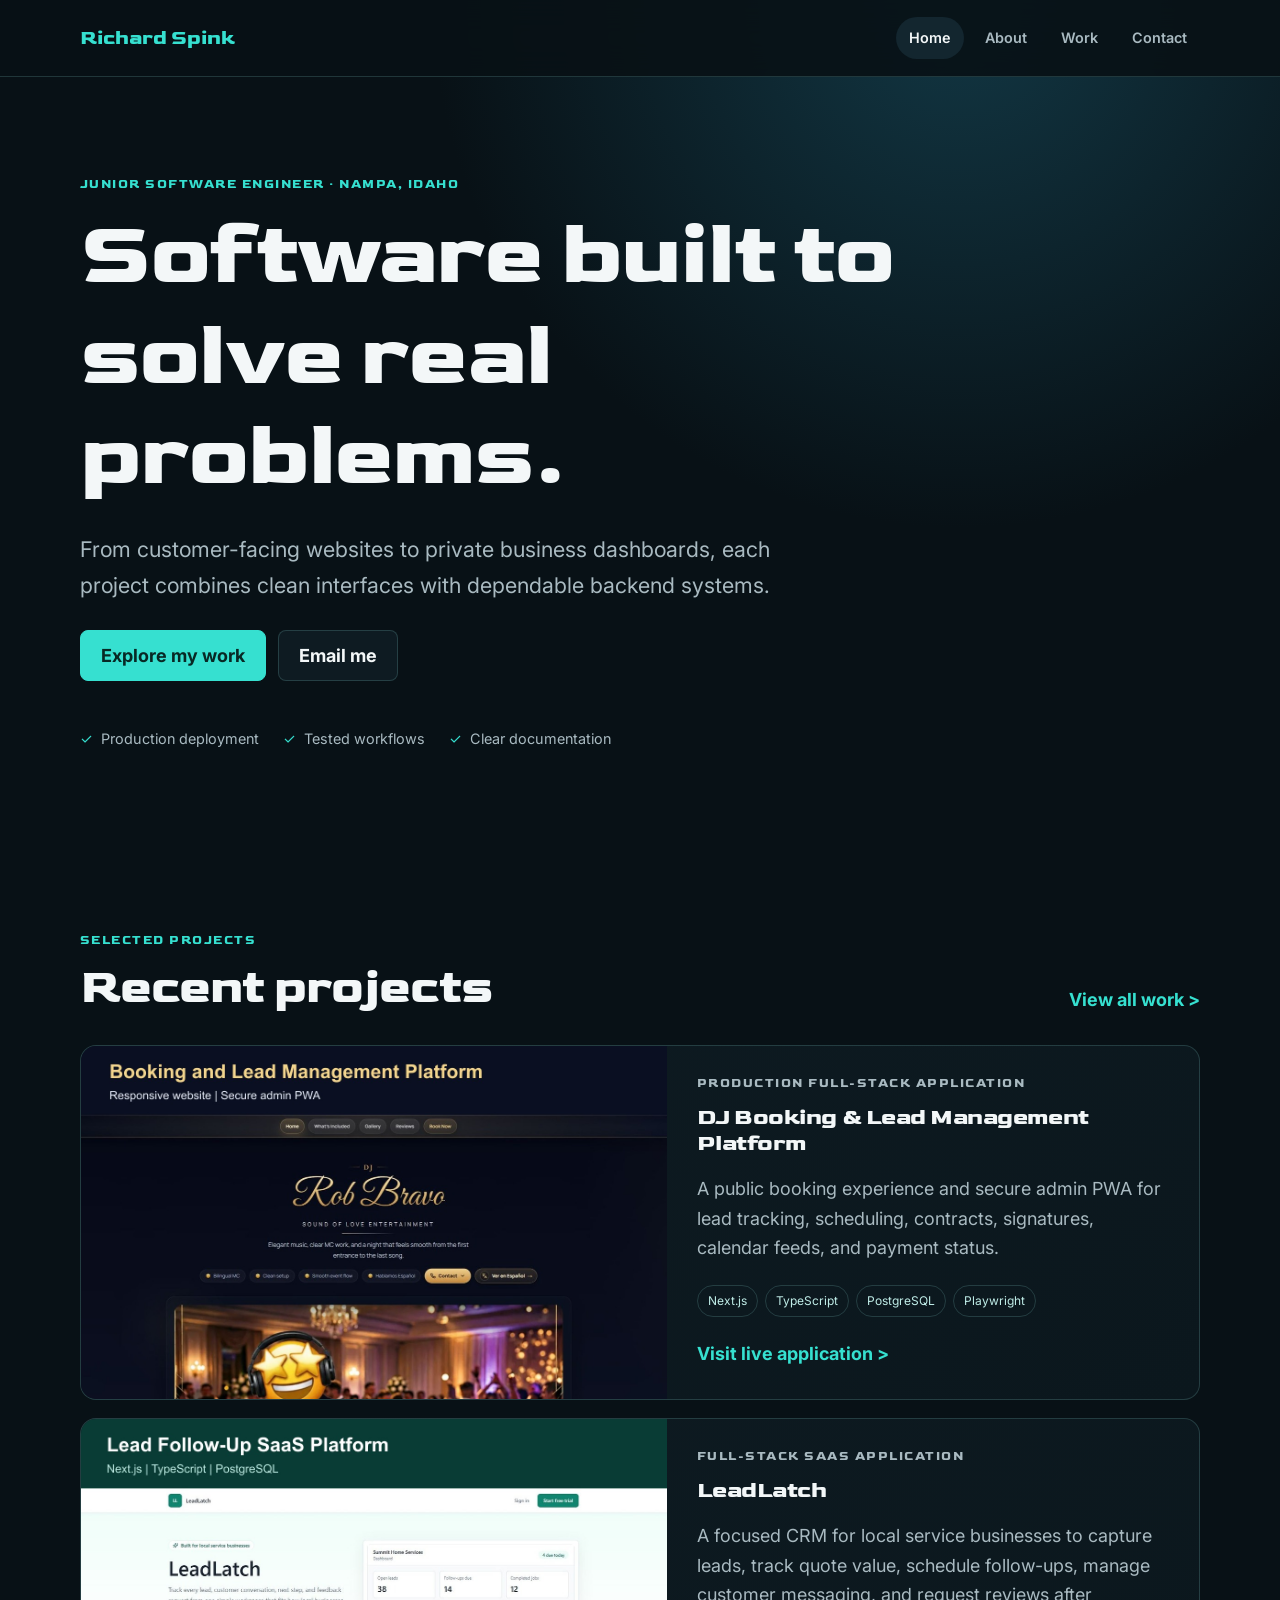
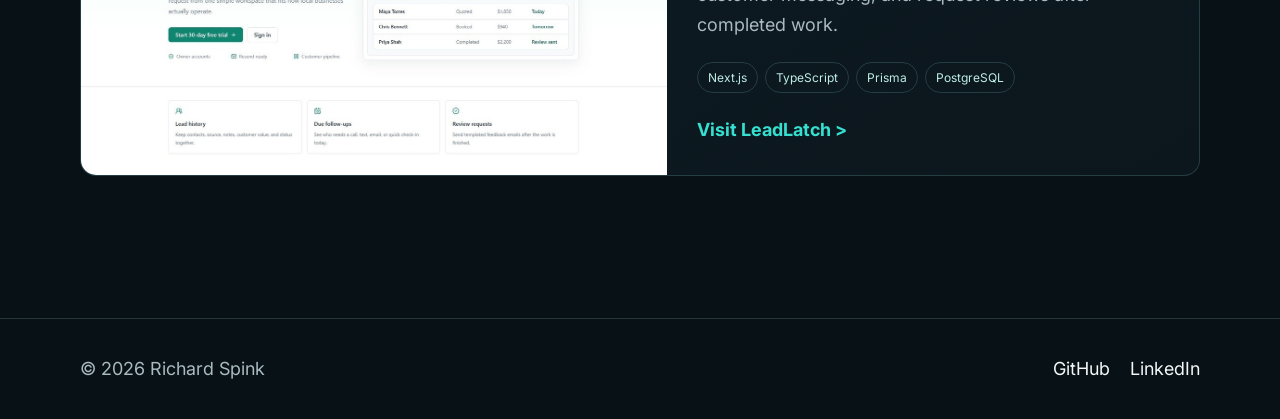
==== commit 95faeb3b: "Update software portfolio" ====
--- a/index.html
+++ b/index.html
@@ -1,63 +1,84 @@
 <!DOCTYPE html>
 <html lang="en">
 <head>
-  <!-- Load Goldman font -->
+  <meta charset="UTF-8">
+  <meta name="viewport" content="width=device-width, initial-scale=1.0">
+  <meta name="description" content="Richard Spink is a junior software engineer building practical full-stack applications with C#, Python, TypeScript, Next.js, and PostgreSQL.">
+  <title>Richard Spink | Junior Software Engineer</title>
   <link rel="preconnect" href="https://fonts.googleapis.com">
   <link rel="preconnect" href="https://fonts.gstatic.com" crossorigin>
-  <link href="https://fonts.googleapis.com/css2?family=Goldman&display=swap" rel="stylesheet">
-
-
-
-
-  <meta charset="UTF-8" />
-  <meta name="viewport" content="width=device-width, initial-scale=1.0" />
-  <title>Richards Portfolio</title>
-  <link rel="stylesheet" href="css/styles.css" />
-
-  <style>
-    body {
-      font-family: 'Goldman', 'Segoe UI', Tahoma, Geneva, Verdana, sans-serif !important;
-    }
-  </style>
-
+  <link href="https://fonts.googleapis.com/css2?family=Goldman:wght@400;700&family=Inter:wght@400;500;600;700&display=swap" rel="stylesheet">
+  <link rel="stylesheet" href="css/styles.css">
 </head>
 <body>
-  <header>
-    
-    <nav class="navbar">
-  <div class="container">
-    <div class="logo">Richard Spink</div>
-    <ul class="nav-links">
-      <li><a class="active" href="index.html">Home</a></li>
-      <li><a href="about.html">About</a></li>
-      
-      <li><a href="experience.html">Experience</a></li>
-      <li><a href="contact.html">Contact</a></li>
-    </ul>
-  </div>
-</nav>
+  <header class="site-header">
+    <nav class="navbar container" aria-label="Primary navigation">
+      <a class="logo" href="index.html">Richard Spink</a>
+      <ul class="nav-links">
+        <li><a class="active" href="index.html">Home</a></li>
+        <li><a href="about.html">About</a></li>
+        <li><a href="experience.html">Work</a></li>
+        <li><a href="contact.html">Contact</a></li>
+      </ul>
+    </nav>
+  </header>
 
-  </header>
-  <main class="main-container">
-    <section class="hero">
-      <h1>Stay A while, And Listen</h1>
-      <p class="tagline">Developer. Creator. Problem Solver.</p>
-      <img src="Image/banner.png" alt="Banner" class="hero-image" />
+  <main>
+    <section class="hero container">
+      <div class="eyebrow">Junior software engineer · Nampa, Idaho</div>
+      <h1>Software built to solve real problems.</h1>
+      <p class="hero-copy">From customer-facing websites to private business dashboards, each project combines clean interfaces with dependable backend systems.</p>
+      <div class="button-row">
+        <a class="button primary" href="experience.html">Explore my work</a>
+        <a class="button secondary" href="mailto:rspink.work@gmail.com">Email me</a>
+      </div>
+      <ul class="proof-list" aria-label="Professional strengths">
+        <li>Production deployment</li>
+        <li>Tested workflows</li>
+        <li>Clear documentation</li>
+      </ul>
+    </section>
+
+    <section class="section container" aria-labelledby="featured-heading">
+      <div class="section-heading">
+        <div>
+          <p class="eyebrow">Selected projects</p>
+          <h2 id="featured-heading">Recent projects</h2>
+        </div>
+        <a class="text-link" href="experience.html">View all work &gt;</a>
+      </div>
+
+      <div class="featured-grid">
+        <article class="feature-card feature-card-large">
+          <img src="Image/projects/booking-platform.jpg" alt="DJ booking and lead-management platform shown on desktop and mobile devices">
+          <div class="card-content">
+            <p class="project-type">Production full-stack application</p>
+            <h3>DJ Booking & Lead Management Platform</h3>
+            <p>A public booking experience and secure admin PWA for lead tracking, scheduling, contracts, signatures, calendar feeds, and payment status.</p>
+            <div class="tag-list"><span>Next.js</span><span>TypeScript</span><span>PostgreSQL</span><span>Playwright</span></div>
+            <a class="text-link" href="https://rob-the-dj.vercel.app" target="_blank" rel="noopener noreferrer">Visit live application &gt;</a>
+          </div>
+        </article>
+
+        <article class="feature-card feature-card-large">
+          <img src="Image/projects/leadlatch.jpg" alt="LeadLatch lead-management dashboard displayed on a laptop">
+          <div class="card-content">
+            <p class="project-type">Full-stack SaaS application</p>
+            <h3>LeadLatch</h3>
+            <p>A focused CRM for local service businesses to capture leads, track quote value, schedule follow-ups, manage customer messaging, and request reviews after completed work.</p>
+            <div class="tag-list"><span>Next.js</span><span>TypeScript</span><span>Prisma</span><span>PostgreSQL</span></div>
+            <a class="text-link" href="https://project-i30i1.vercel.app/" target="_blank" rel="noopener noreferrer">Visit LeadLatch &gt;</a>
+          </div>
+        </article>
+      </div>
     </section>
   </main>
-  
 
   <footer>
-    <p>
-      <a href="https://www.linkedin.com/in/richard-spink-254847308/" target="_blank">
-        <img src="Image/LinkedIn.png" alt="LinkedIn" width="30" />
-      </a> |
-      <a href="https://www.github.com/richardspink" target="_blank">
-        <img src="Image/GitHub.png" alt="GitHub" width="30" />
-      </a>
-    </p>
-    <p>&copy; 2025 Richard Spink</p>
+    <div class="container footer-inner">
+      <p>© 2026 Richard Spink</p>
+      <div><a href="https://github.com/richardspink2" target="_blank" rel="noopener noreferrer">GitHub</a><a href="https://www.linkedin.com/in/richard-spink-254847308/" target="_blank" rel="noopener noreferrer">LinkedIn</a></div>
+    </div>
   </footer>
-
 </body>
 </html>
--- a/css/styles.css
+++ b/css/styles.css
@@ -1,168 +1,98 @@
-@import url('https://fonts.googleapis.com/css2?family=Goldman&display=swap');
-
-body {
-  font-size: 20px;
-  font-family: 'Goldman', 'Segoe UI', Tahoma, Geneva, Verdana, sans-serif;
-  background: linear-gradient(to bottom, #0f2027, #203a43, #2c5364);
-  color: #fff;
-  margin: 0;
-  padding: 0;
-  line-height: 1.6;
+:root {
+  --bg: #081116;
+  --surface: #0e1b22;
+  --surface-2: #13262f;
+  --text: #f3f7f8;
+  --muted: #a9bac1;
+  --accent: #36e0d0;
+  --accent-dark: #082925;
+  --line: rgba(144, 228, 220, 0.18);
+  --max: 1120px;
 }
 
+* { box-sizing: border-box; }
+html { scroll-behavior: smooth; }
+body { margin: 0; background: radial-gradient(circle at 75% 0%, #123744 0, transparent 33rem), var(--bg); color: var(--text); font: 18px/1.65 Inter, system-ui, sans-serif; }
+a { color: inherit; }
+img { display: block; max-width: 100%; }
+.container { width: min(calc(100% - 40px), var(--max)); margin-inline: auto; }
+.site-header { position: sticky; top: 0; z-index: 10; background: rgba(8, 17, 22, 0.9); border-bottom: 1px solid var(--line); backdrop-filter: blur(16px); }
+.navbar { min-height: 76px; display: flex; align-items: center; justify-content: space-between; gap: 24px; }
+.logo { color: var(--accent); font: 700 1.25rem Goldman, sans-serif; text-decoration: none; }
+.nav-links { display: flex; gap: 8px; margin: 0; padding: 0; list-style: none; }
+.nav-links a { display: block; padding: 9px 13px; border-radius: 999px; color: var(--muted); text-decoration: none; font-size: .9rem; font-weight: 600; }
+.nav-links a:hover, .nav-links a.active { color: var(--text); background: var(--surface-2); }
+.hero { min-height: 72vh; display: grid; align-content: center; padding-block: 100px; }
+.eyebrow, .project-type { margin: 0 0 12px; color: var(--accent); font: 700 .78rem/1.3 Goldman, sans-serif; letter-spacing: .12em; text-transform: uppercase; }
+h1, h2, h3 { margin: 0; font-family: Goldman, sans-serif; line-height: 1.12; letter-spacing: -.02em; }
+h1 { max-width: 900px; font-size: clamp(2.7rem, 7vw, 5.7rem); }
+h2 { font-size: clamp(1.8rem, 4vw, 3rem); }
+h3 { font-size: 1.45rem; }
+.hero-copy, .lead { max-width: 760px; margin: 26px 0; color: var(--muted); font-size: clamp(1.08rem, 2.2vw, 1.35rem); }
+.button-row, .contact-actions { display: flex; flex-wrap: wrap; gap: 12px; }
+.button { display: inline-flex; align-items: center; justify-content: center; min-height: 48px; padding: 10px 20px; border: 1px solid var(--line); border-radius: 8px; text-decoration: none; font-weight: 700; }
+.button.primary { background: var(--accent); color: var(--accent-dark); border-color: var(--accent); }
+.button.secondary { background: var(--surface); color: var(--text); }
+.button:hover { transform: translateY(-2px); }
+.proof-list { display: flex; flex-wrap: wrap; gap: 24px; margin: 46px 0 0; padding: 0; color: var(--muted); list-style: none; font-size: .9rem; }
+.proof-list li::before { content: "✓"; margin-right: 8px; color: var(--accent); }
+.section, .page-main { padding-block: 82px; }
+.section-heading { display: flex; align-items: end; justify-content: space-between; gap: 24px; margin-bottom: 30px; }
+.text-link { color: var(--accent); font-weight: 700; text-decoration: none; }
+.featured-grid { display: grid; grid-template-columns: repeat(2, 1fr); gap: 18px; }
+.feature-card, .prose-card, .skills-card, .education-card { overflow: hidden; border: 1px solid var(--line); border-radius: 16px; background: linear-gradient(145deg, var(--surface), #0b171d); }
+.feature-card-large { grid-column: 1 / -1; display: grid; grid-template-columns: 1.1fr 1fr; }
+.feature-card img { width: 100%; height: 100%; min-height: 340px; object-fit: cover; }
+.card-content, .prose-card, .skills-card, .education-card { padding: 30px; }
+.card-content p { color: var(--muted); }
+.tag-list { display: flex; flex-wrap: wrap; gap: 7px; margin: 22px 0; }
+.tag-list span { padding: 5px 10px; border: 1px solid var(--line); border-radius: 999px; color: #bfece7; font-size: .75rem; }
+.page-intro { padding: 28px 0 60px; border-bottom: 1px solid var(--line); }
+.page-intro h1, .contact-panel h1 { font-size: clamp(2.4rem, 6vw, 4.7rem); }
+.about-grid { display: grid; grid-template-columns: 1.4fr 1fr; gap: 18px; margin-top: 36px; }
+.prose-card p, .skills-card dd, .muted { color: var(--muted); }
+.skills-card dl { margin-bottom: 0; }
+.skills-card dt { margin-top: 18px; color: var(--accent); font-weight: 700; }
+.skills-card dd { margin: 3px 0 0; }
+.project-list { display: grid; gap: 24px; padding: 50px 0; }
+.project-row { display: grid; grid-template-columns: minmax(260px, .85fr) 1.3fr; gap: 36px; padding: 24px; border: 1px solid var(--line); border-radius: 16px; background: var(--surface); }
+.project-row img { width: 100%; height: 100%; min-height: 300px; object-fit: cover; border-radius: 10px; }
+.project-row.no-image { grid-template-columns: 1fr; }
+.project-row p, .outcomes { color: var(--muted); }
+.outcomes { padding-left: 20px; }
+.education-card { margin-top: 10px; }
+.contact-panel { min-height: 62vh; display: grid; grid-template-columns: 1.3fr .7fr; align-items: center; gap: 60px; }
+.contact-actions { flex-direction: column; }
+.contact-form-section { padding: 56px 0 10px; border-top: 1px solid var(--line); }
+.contact-form { max-width: 820px; padding: 30px; border: 1px solid var(--line); border-radius: 16px; background: var(--surface); }
+.form-grid { display: grid; grid-template-columns: repeat(2, 1fr); gap: 20px; }
+.field-group { display: flex; flex-direction: column; gap: 8px; }
+.field-group.full-width { grid-column: 1 / -1; }
+.field-group label { font-weight: 700; }
+.field-group label span, .form-note { color: var(--muted); font-size: .85rem; font-weight: 400; }
+.field-group input, .field-group textarea { width: 100%; padding: 13px 14px; border: 1px solid var(--line); border-radius: 8px; background: #081319; color: var(--text); font: inherit; }
+.field-group textarea { resize: vertical; }
+.field-group input:focus, .field-group textarea:focus { outline: 2px solid var(--accent); outline-offset: 2px; }
+.submit-button { margin-top: 22px; cursor: pointer; font: 700 1rem Inter, sans-serif; }
+.form-note { margin: 12px 0 0; }
+footer { margin-top: 60px; border-top: 1px solid var(--line); color: var(--muted); }
+.footer-inner { min-height: 100px; display: flex; align-items: center; justify-content: space-between; gap: 20px; }
+.footer-inner div { display: flex; gap: 20px; }
+.footer-inner a { color: var(--text); text-decoration: none; }
 
-
-
-
-
-.navbar {
-  
-
-  background-color: #111;
-  padding: 1rem 0;
-  border-bottom: 1px solid #00b3b3;
+@media (max-width: 760px) {
+  body { font-size: 16px; }
+  .navbar { min-height: auto; padding-block: 15px; align-items: flex-start; flex-direction: column; }
+  .nav-links { width: 100%; overflow-x: auto; }
+  .nav-links a { padding-inline: 10px; }
+  .hero { min-height: auto; padding-block: 80px; }
+  .featured-grid, .feature-card-large, .about-grid, .project-row, .contact-panel, .form-grid { grid-template-columns: 1fr; }
+  .field-group.full-width { grid-column: auto; }
+  .feature-card-large { grid-column: auto; }
+  .feature-card img, .project-row img { min-height: 220px; }
+  .section-heading, .footer-inner { align-items: flex-start; flex-direction: column; }
 }
 
-.navbar .container {
-  max-width: 1200px;
-  margin: 0 auto;
-  display: flex;
-  justify-content: space-between;
-  align-items: center;
-  padding: 0 20px;
+@media (prefers-reduced-motion: no-preference) {
+  .button { transition: transform .2s ease, background .2s ease; }
 }
-
-.logo {
-  font-size: 1.5em;
-  font-weight: bold;
-  color: #00ffff;
-}
-
-.nav-links {
-  list-style: none;
-  display: flex;
-  gap: 20px;
-}
-
-.nav-links li a {
-  color: #ccc;
-  text-decoration: none;
-  padding: 8px 16px;
-  border-radius: 5px;
-  transition: background 0.3s, color 0.3s;
-}
-
-.nav-links li a:hover,
-.nav-links li a.active {
-  background: #00b3b3;
-  color: #000;
-}
-
-.main-container {
-  max-width: 1000px;
-  margin: 40px auto;
-  padding: 20px;
-  background-color: rgba(0, 0, 0, 0.5);
-  border-radius: 10px;
-  box-shadow: 0 4px 10px rgba(0, 0, 0, 0.5);
-}
-
-.hero {
-  text-align: center;
-  padding: 40px 20px;
-}
-
-.hero h1 {
-  font-size: 2.5em;
-  margin-bottom: 10px;
-}
-
-.tagline {
-  font-size: 1.2em;
-  color: #ccc;
-  margin-bottom: 20px;
-}
-
-.hero-image {
-  width: 100%;
-  max-height: 300px;
-  object-fit: cover;
-  border-radius: 10px;
-  box-shadow: 0 3px 8px rgba(0, 255, 255, 0.253);
-}
-
-form {
-  display: flex;
-  flex-direction: column;
-  gap: 12px;
-}
-
-input, textarea {
-  padding: 10px;
-  border: none;
-  border-radius: 5px;
-  background: #1f1f1f;
-  color: #fff;
-  font-size: 1em;
-}
-
-button {
-  padding: 12px;
-  background-color: #00b3b3;
-  border: none;
-  color: black;
-  font-weight: bold;
-  border-radius: 5px;
-  cursor: pointer;
-  transition: background 0.3s ease;
-}
-
-button:hover {
-  background-color: #00ffff;
-}
-
-footer {
-  text-align: center;
-  padding: 20px;
-  font-size: 0.9em;
-  background: #111;
-  color: #ccc;
-  margin-top: 40px;
-  border-top: 1px solid #00b3b3;
-}
-
-
-.vertical-group {
-  display: flex;
-  flex-direction: column;
-  gap: 12px;
-}
-
-
-
-.vertical-group input {
-  padding: 8px;
-  font-size: 1rem;
-  background: #1f1f1f;
-  color: #fff;
-  border: 1px solid #444;
-  border-radius: 5px;
-}
-
-.video-container {
-  display: flex;
-  justify-content: space-around;
-  gap: 20px;
-  margin-top: 20px;
-}
-
-.video-item {
-  display: flex;
-  flex-direction: column;
-  align-items: center;
-}
-
-.video-item iframe {
-  width: 320px;
-  height: 180px;
-}
